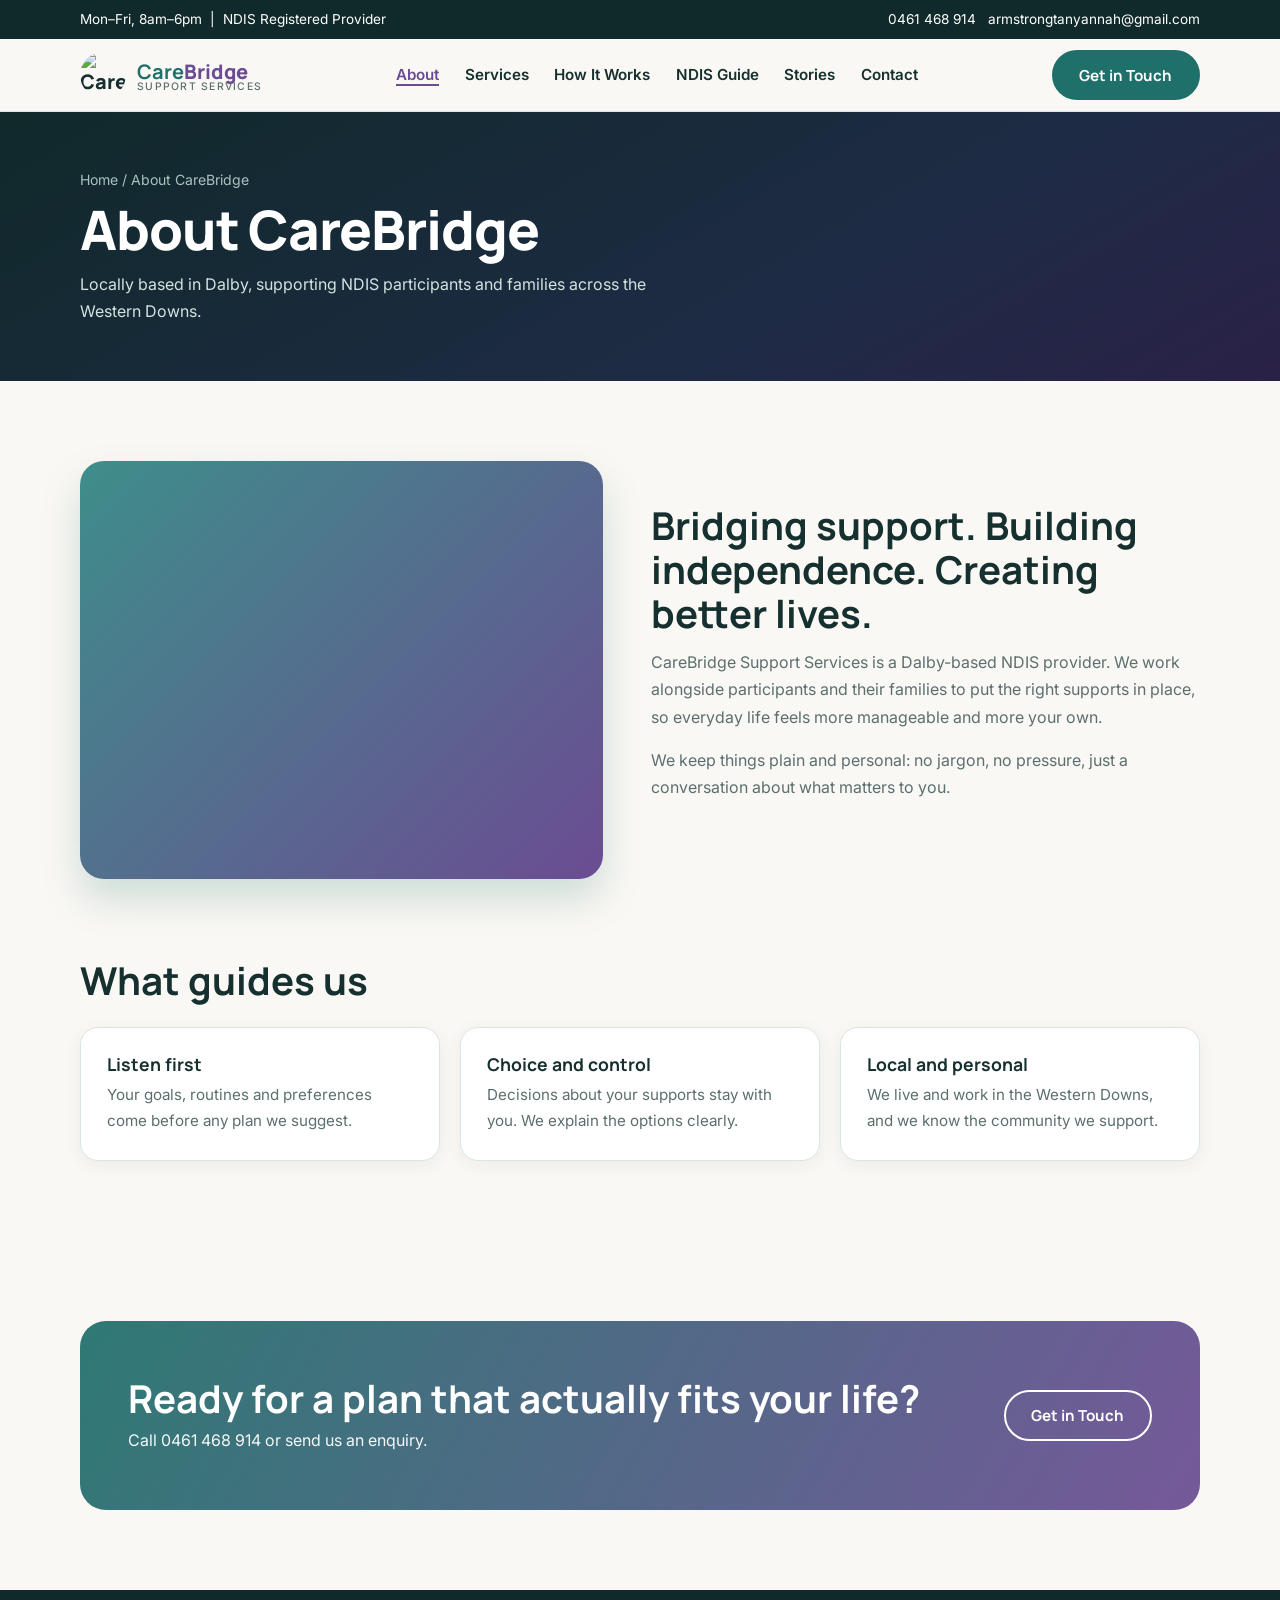
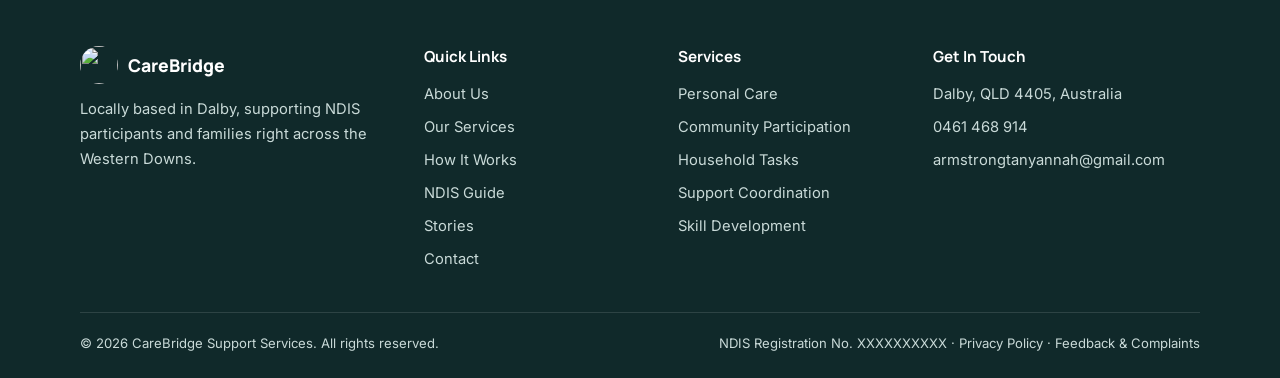
==== about.html @ 011f5492 "Add files via upload" ====
<!DOCTYPE html>
<html lang="en-AU">
<head>
<meta charset="utf-8">
<meta name="viewport" content="width=device-width, initial-scale=1, viewport-fit=cover">
<title>About | CareBridge Support Services</title>
<meta name="description" content="About CareBridge, a Dalby-based NDIS provider supporting the Western Downs.">
<link rel="icon" href="assets/logo.jpg">
<link href="https://fonts.googleapis.com/css2?family=Manrope:wght@500;700;800&family=Inter:wght@400;500;600&display=swap" rel="stylesheet">
<link rel="stylesheet" href="style.css">
</head>
<body>
<div class="top"><div class="w"><span>Mon–Fri, 8am–6pm &nbsp;|&nbsp; NDIS Registered Provider</span><span><a href="tel:0461468914">0461 468 914</a> &nbsp; <a href="mailto:armstrongtanyannah@gmail.com">armstrongtanyannah@gmail.com</a></span></div></div>
<header><div class="w bar hdr">
<a class="brand" href="index.html"><img src="assets/logo.jpg" alt="CareBridge logo"><span><b>Care</b><i>Bridge</i><small>Support Services</small></span></a>
<nav id="nav" aria-label="Main"><ul><li><a href="about.html" aria-current="page">About</a></li><li><a href="services.html">Services</a></li><li><a href="how-it-works.html">How It Works</a></li><li><a href="ndis-guide.html">NDIS Guide</a></li><li><a href="stories.html">Stories</a></li><li><a href="contact.html">Contact</a></li></ul></nav>
<a class="btn" href="contact.html">Get in Touch</a>
<button class="menu" id="mb" aria-expanded="false" aria-controls="nav">Menu</button>
</div></header>
<main id="top"><section class="ph"><div class="w"><div class="crumb"><a href="index.html">Home</a> / About CareBridge</div><h1>About CareBridge</h1><p>Locally based in Dalby, supporting NDIS participants and families across the Western Downs.</p></div></section><section><div class="w abt"><div class="photo" role="img" aria-label="A support worker walking with a person in a wheelchair across a sunlit field"></div><div><h2>Bridging support. Building independence. Creating better lives.</h2><p class="sub" style="margin-bottom:1rem">CareBridge Support Services is a Dalby-based NDIS provider. We work alongside participants and their families to put the right supports in place, so everyday life feels more manageable and more your own.</p><p class="sub">We keep things plain and personal: no jargon, no pressure, just a conversation about what matters to you.</p></div></div></section>
<section style="padding-top:0"><div class="w"><h2>What guides us</h2><div class="grid" style="margin-top:1.5rem"><div class="card"><h3>Listen first</h3><p>Your goals, routines and preferences come before any plan we suggest.</p></div><div class="card"><h3>Choice and control</h3><p>Decisions about your supports stay with you. We explain the options clearly.</p></div><div class="card"><h3>Local and personal</h3><p>We live and work in the Western Downs, and we know the community we support.</p></div></div></div></section><section><div class="w"><div class="cta"><div><h2>Ready for a plan that actually fits your life?</h2><p>Call 0461 468 914 or send us an enquiry.</p></div><a class="btn ghost" href="contact.html">Get in Touch</a></div></div></section></main>
<footer><div class="w">
<div class="fg">
<div><div class="fbrand"><img src="assets/logo.jpg" alt=""><span>CareBridge</span></div><p>Locally based in Dalby, supporting NDIS participants and families right across the Western Downs.</p></div>
<div><h4>Quick Links</h4><ul><li><a href="about.html">About Us</a></li><li><a href="services.html">Our Services</a></li><li><a href="how-it-works.html">How It Works</a></li><li><a href="ndis-guide.html">NDIS Guide</a></li><li><a href="stories.html">Stories</a></li><li><a href="contact.html">Contact</a></li></ul></div>
<div><h4>Services</h4><ul><li><a href="services.html">Personal Care</a></li><li><a href="services.html">Community Participation</a></li><li><a href="services.html">Household Tasks</a></li><li><a href="services.html">Support Coordination</a></li><li><a href="services.html">Skill Development</a></li></ul></div>
<div><h4>Get In Touch</h4><ul><li>Dalby, QLD 4405, Australia</li><li><a href="tel:0461468914">0461 468 914</a></li><li><a href="mailto:armstrongtanyannah@gmail.com">armstrongtanyannah@gmail.com</a></li></ul></div>
</div>
<div class="fb"><span>© 2026 CareBridge Support Services. All rights reserved.</span><span>NDIS Registration No. XXXXXXXXXX &middot; <a href="privacy.html">Privacy Policy</a> &middot; <a href="feedback.html">Feedback &amp; Complaints</a></span></div>
</div></footer>
<script src="script.js"></script>
</body>
</html>
---- style.css ----
:root{--teal:#1F6F6B;--teal2:#3E8E8A;--purple:#6B4C93;--navy:#1E2B45;--deep:#10292A;--bg:#FAF8F4;--tint:#E9F3F1;--surface:#fff;--ink:#16302F;--muted:#5C6F6E;--line:#D9E6E3;--lav:#EEE8F5;--on-deep:#C9DAD8;
box-sizing:border-box;padding-top:env(safe-area-inset-top,0px);padding-bottom:env(safe-area-inset-bottom,0px)}
@media(prefers-color-scheme:dark){:root:not([data-theme=light]){--bg:#0F1B1B;--tint:#142524;--surface:#1A2D2C;--ink:#EAF4F2;--muted:#A7BDBA;--line:#2B4341;--lav:#2B2440;--teal:#6BC1BB;--purple:#B79BE0}}
:root[data-theme=dark]{--bg:#0F1B1B;--tint:#142524;--surface:#1A2D2C;--ink:#EAF4F2;--muted:#A7BDBA;--line:#2B4341;--lav:#2B2440;--teal:#6BC1BB;--purple:#B79BE0}
*,*::before,*::after{box-sizing:border-box;margin:0;padding:0}
html{scroll-behavior:smooth;scroll-padding-top:110px}
body{font:400 1rem/1.7 Inter,system-ui,sans-serif;background:var(--bg);color:var(--ink);overflow-x:hidden}
h1,h2,h3{font-family:Manrope,Inter,sans-serif;line-height:1.15;color:var(--ink)}
a{color:inherit;text-decoration:none}
:focus-visible{outline:3px solid var(--purple);outline-offset:3px;border-radius:6px}
.w{width:min(1120px,100% - 3rem);margin-inline:auto}
section{padding:5rem 0}
.top{background:var(--deep);color:#fff;font-size:.85rem;padding:.5rem 0;padding-top:calc(.5rem + env(safe-area-inset-top,0px))}
.top .w{display:flex;justify-content:space-between;gap:1rem;flex-wrap:wrap}
.top a:hover{text-decoration:underline}
header{position:sticky;top:0;z-index:20;background:var(--bg);border-bottom:1px solid var(--line)}
.bar{display:flex;align-items:center;justify-content:space-between;gap:1rem;min-height:4.5rem}
.brand{display:flex;align-items:center;gap:.7rem;font:800 1.25rem Manrope,sans-serif}
.brand img{width:46px;height:46px;border-radius:50%}
.brand b{color:var(--teal)}.brand i{font-style:normal;color:var(--purple)}
.brand small{display:block;font:500 .65rem Inter;letter-spacing:.12em;color:var(--muted);text-transform:uppercase;margin-top:-.3rem}
nav ul{display:flex;gap:1.6rem;list-style:none;font-weight:600;font-size:.95rem}
nav a:hover{color:var(--purple)}
.btn{display:inline-block;padding:.8rem 1.6rem;border-radius:999px;font:700 .95rem Manrope,sans-serif;background:var(--teal);color:#fff;border:2px solid var(--teal);cursor:pointer}
@media(prefers-color-scheme:dark){:root:not([data-theme=light]) .btn{color:#0F1B1B}}
.btn.ghost{background:transparent;border-color:#fff;color:#fff}
.btn:hover{filter:brightness(1.1)}
.menu{display:none;background:none;border:2px solid var(--ink);color:var(--ink);border-radius:10px;padding:.4rem .7rem;font:700 .95rem Inter}
@media(max-width:860px){.menu{display:block}nav{display:none;position:absolute;left:0;right:0;top:100%;background:var(--bg);border-bottom:1px solid var(--line);padding:1rem 1.5rem}nav.open{display:block}nav ul{flex-direction:column;gap:1rem}.hdr .btn{display:none}}
.hero{background:var(--tint);padding:4.5rem 0}
.hero .w{display:grid;grid-template-columns:1.1fr 1fr;gap:3rem;align-items:center}
@media(max-width:860px){.hero .w{grid-template-columns:1fr}}
.kicker{display:flex;align-items:center;gap:.6rem;color:var(--teal);font-weight:700;font-size:.78rem;letter-spacing:.12em;text-transform:uppercase;margin-bottom:1rem}
.kicker::before{content:"";width:1.6rem;height:2px;background:currentColor}
h1{font-size:clamp(2.2rem,5vw,3.4rem);font-weight:500;letter-spacing:-.02em}
h1 em{color:var(--purple);font-weight:500}
.lead{color:var(--muted);font-size:1.1rem;max-width:46ch;margin:1.2rem 0 1.8rem}
.row{display:flex;gap:.8rem;flex-wrap:wrap}
.hero .ghost{color:var(--ink);border-color:var(--ink)}
.logo-card{justify-self:center;width:min(380px,100%);aspect-ratio:1;border-radius:28px;padding:5px;background:linear-gradient(135deg,var(--teal2),var(--purple));box-shadow:0 20px 40px rgba(31,111,107,.2)}
.logo-card img{width:100%;height:100%;border-radius:24px;object-fit:cover;display:block}
h2{font-size:clamp(1.7rem,3.5vw,2.4rem);font-weight:700;margin-bottom:.8rem}
.sub{color:var(--muted);max-width:60ch;margin-bottom:2.2rem}
.grid{display:grid;gap:1.25rem;grid-template-columns:repeat(auto-fit,minmax(250px,1fr))}
.card{background:var(--surface);border-radius:18px;padding:1.6rem;box-shadow:0 4px 18px rgba(16,41,42,.06);border:1px solid var(--line)}
.card h3{font-size:1.1rem;margin-bottom:.5rem}
.card p{color:var(--muted);font-size:.95rem}
.ico{font-size:1.6rem;margin-bottom:.8rem}
.pill{display:inline-block;background:var(--lav);color:var(--purple);font:700 .68rem Inter;letter-spacing:.1em;padding:.3rem .8rem;border-radius:999px;margin-bottom:1rem}
.steps{counter-reset:s;display:grid;gap:1.25rem;grid-template-columns:repeat(auto-fit,minmax(240px,1fr))}
.step{counter-increment:s;padding-left:3.4rem;position:relative}
.step::before{content:counter(s);position:absolute;left:0;top:0;width:2.5rem;height:2.5rem;border-radius:50%;background:var(--lav);color:var(--purple);font:800 1.1rem Manrope;display:grid;place-items:center}
.step h3{font-size:1.1rem;margin-bottom:.3rem}.step p{color:var(--muted);font-size:.95rem}
.guide{background:var(--tint)}
.note{margin-top:1.25rem;display:flex;gap:.9rem;align-items:flex-start;background:var(--surface);border-radius:16px;padding:1.2rem 1.5rem;color:var(--muted);font-size:.95rem;border:1px solid var(--line)}
.note b{color:var(--ink)}
.cta{background:linear-gradient(120deg,#3E8E8A,#6B4C93);color:#fff;border-radius:26px;padding:3rem;display:flex;justify-content:space-between;align-items:center;gap:1.5rem;flex-wrap:wrap}
.cta h2{color:#fff;margin:0 0 .4rem}.cta p{opacity:.95}
.cform{display:grid;gap:1rem;grid-template-columns:1fr 1fr;max-width:760px}
.cform .full{grid-column:1/-1}
@media(max-width:620px){.cform{grid-template-columns:1fr}.cta{padding:2rem 1.5rem}}
label{display:block;font-weight:600;font-size:.9rem;margin-bottom:.3rem}
input,select,textarea{width:100%;font:inherit;color:var(--ink);background:var(--surface);border:1.5px solid var(--line);border-radius:12px;padding:.7rem .9rem}
.err{color:#B3261E;font-size:.85rem;font-weight:600;min-height:1.1em}
@media(prefers-color-scheme:dark){:root:not([data-theme=light]) .err{color:#FF8F86}}
.hp{position:absolute;left:-9999px}
#ok{display:none;margin-top:1rem;background:var(--lav);padding:1rem 1.3rem;border-radius:14px;font-weight:600;max-width:760px}
footer{background:var(--deep);color:var(--on-deep);padding:3.5rem 0 1.5rem;font-size:.92rem}
.fg{display:grid;gap:2rem;grid-template-columns:1.4fr 1fr 1fr 1.2fr}
@media(max-width:860px){.fg{grid-template-columns:1fr 1fr}}@media(max-width:520px){.fg{grid-template-columns:1fr}}
footer h4{color:#fff;font:700 .95rem Manrope;margin-bottom:.9rem}
footer ul{list-style:none}footer li{margin-bottom:.5rem}
footer a:hover{color:#fff;text-decoration:underline}
.fb{display:flex;justify-content:space-between;gap:1rem;flex-wrap:wrap;border-top:1px solid rgba(255,255,255,.12);margin-top:2rem;padding-top:1.2rem;font-size:.82rem}
.fbrand{display:flex;align-items:center;gap:.6rem;color:#fff;font:800 1.1rem Manrope;margin-bottom:.8rem}
.fbrand img{width:38px;height:38px;border-radius:50%}
@media(prefers-reduced-motion:reduce){html{scroll-behavior:auto}}
.fcard{background:var(--surface);border:1px solid var(--line);border-radius:22px;padding:2rem;box-shadow:0 20px 40px rgba(31,111,107,.15)}
.fcard h3{font-size:1.4rem;margin-bottom:.4rem}.fcard>p{color:var(--muted);font-size:.93rem;margin-bottom:1.2rem}
.fcard .cform{gap:.8rem}.fcard #ok{margin-top:1rem}
.abt{display:grid;grid-template-columns:1.1fr 1fr;gap:3rem;align-items:center}
.illus svg{width:100%;height:auto;display:block}
@media(max-width:860px){.abt{grid-template-columns:1fr}}
@media(max-width:520px){.fcard{padding:1.5rem 1.2rem}}
:root{--photo:url(assets/photo.jpg)}
.hero{background:linear-gradient(150deg,#10292A 0%,#1E2B45 60%,#2A2147 100%);position:relative;overflow:hidden;padding:4.5rem 0}
.hero::before{content:"";position:absolute;top:-140px;right:-100px;width:460px;height:460px;border-radius:50%;background:radial-gradient(circle,rgba(62,142,138,.35),transparent 70%)}
.hero .w{position:relative;z-index:1;grid-template-columns:1.05fr .95fr;align-items:center}
.hero h1{color:#fff;font-weight:800}.hero h1 em{color:#C9B3EE;font-weight:800}
.hero .lead{color:#D3E3E1}.hero .kicker{color:#7FD0CA}
.hero .ghost{color:#fff;border-color:rgba(255,255,255,.5)}
.hero .btn:not(.ghost){background:#fff;color:#10292A;border-color:#fff}
.stats{display:flex;flex-wrap:wrap;margin-top:2.2rem}
.stat{padding-right:1.6rem;margin-right:1.6rem;border-right:1px solid rgba(255,255,255,.2)}
.stat:last-child{border:0;margin:0;padding:0}
.stat b{display:block;color:#fff;font:800 1.1rem Manrope,sans-serif}.stat span{color:#A9C2BF;font-size:.8rem}
.fcard{padding:2rem;border-radius:18px;box-shadow:0 30px 60px rgba(0,0,0,.4)}
.fcard input,.fcard select,.fcard textarea{margin-bottom:.35rem;border-radius:10px}
.fcard .err{margin-bottom:.15rem}.fnote{text-align:center;font-size:.78rem;margin-top:.8rem!important;margin-bottom:0!important}
.abt{grid-template-columns:1fr 1.05fr}
.photo{aspect-ratio:5/4;border-radius:24px;border:5px solid transparent;background:var(--photo) center/cover padding-box,linear-gradient(135deg,var(--teal2),var(--purple)) border-box;box-shadow:0 20px 40px rgba(31,111,107,.2)}
.chips{display:flex;flex-wrap:wrap;gap:.6rem}.chip{background:var(--lav);color:var(--purple);font-weight:600;font-size:.88rem;padding:.4rem .9rem;border-radius:999px}
#services .grid{grid-template-columns:repeat(auto-fit,minmax(200px,1fr))}
.ico{width:48px;height:48px;border-radius:12px;background:var(--lav);color:var(--purple);display:grid;place-items:center;margin-bottom:1rem}.ico .i{width:24px;height:24px}
.cta{background:linear-gradient(120deg,rgba(31,111,107,.93),rgba(107,76,147,.93)),var(--photo) center/cover;padding:3.5rem 3rem}
@media(max-width:860px){.hero .w,.abt{grid-template-columns:1fr}.stat{padding-right:1rem;margin-right:1rem}}
[hidden]{display:none!important}
.ph{background:linear-gradient(150deg,#10292A,#1E2B45 65%,#2A2147);color:#fff;padding:3.5rem 0}
.ph h1{color:#fff;font-weight:800;margin:.4rem 0 .6rem}.ph p{color:#D3E3E1;max-width:60ch}
.crumb{font-size:.88rem;color:#A9C2BF}.crumb a:hover{color:#fff;text-decoration:underline}
.grid2{display:grid;gap:1.25rem;grid-template-columns:repeat(auto-fit,minmax(300px,1fr))}
.cgrid{display:grid;gap:2rem;grid-template-columns:1fr 1fr;align-items:start}.stack{display:grid;gap:1rem}
@media(max-width:860px){.cgrid{grid-template-columns:1fr}}
.cgrid .fcard{box-shadow:0 10px 30px rgba(16,41,42,.12)}
.card a{color:var(--teal);font-weight:600}.card a:hover{text-decoration:underline}
.ok{display:none;margin-top:1rem;background:var(--lav);padding:1rem 1.3rem;border-radius:14px;font-weight:600}
.list{margin:.6rem 0 0 1.2rem;color:var(--muted)}.list li{margin-bottom:.4rem}
.doc{max-width:760px}.doc h2{font-size:1.3rem;margin:1.8rem 0 .5rem}.doc p{color:var(--muted)}.doc a{color:var(--teal);font-weight:600}
.banner{background:var(--lav);color:var(--purple);font-weight:600;padding:.8rem 1.1rem;border-radius:12px}
nav a[aria-current]{color:var(--purple);box-shadow:0 2px 0 var(--purple)}
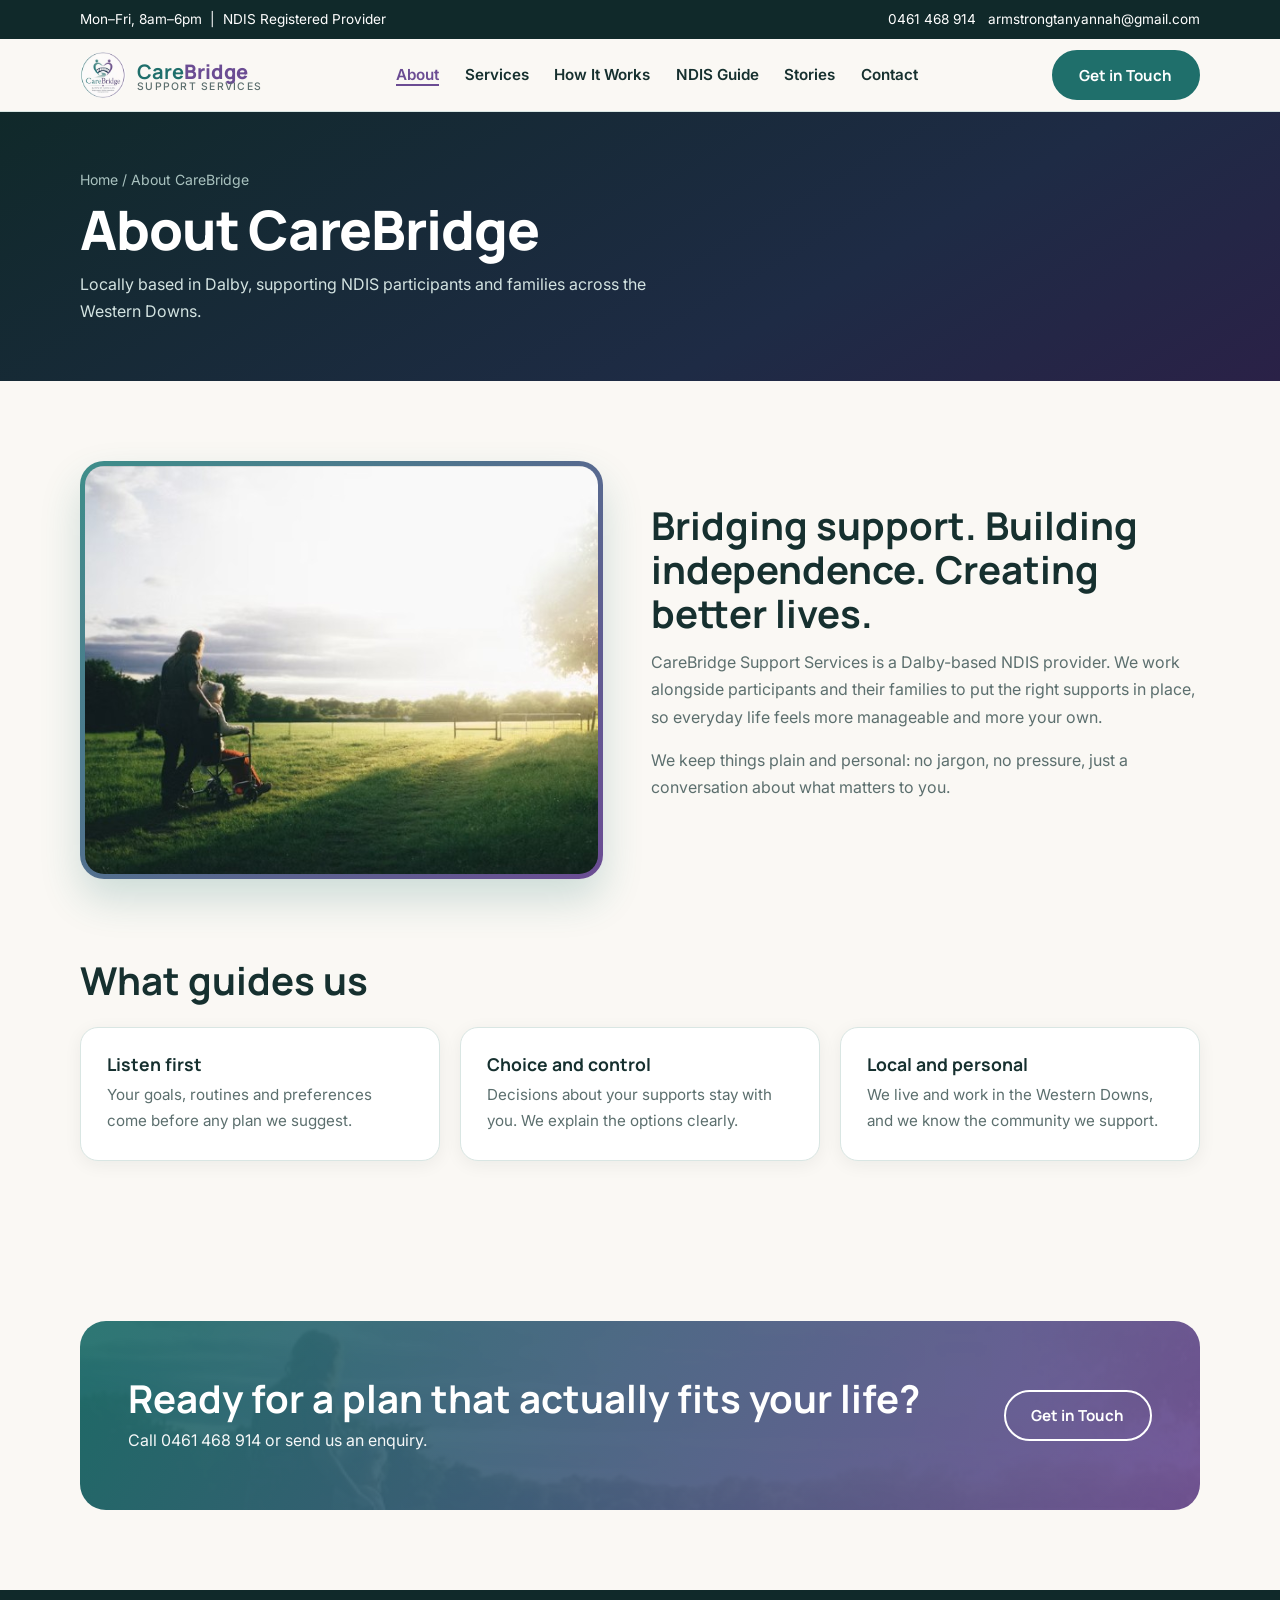
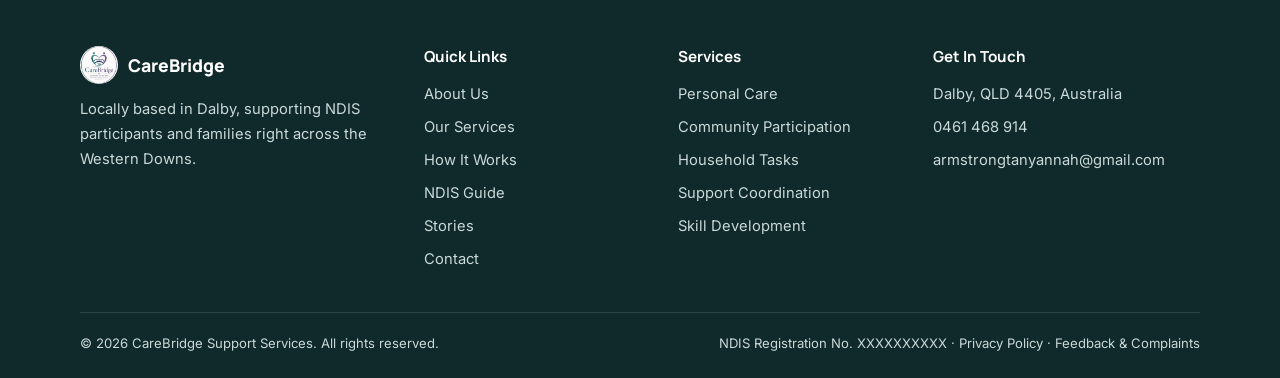
==== commit 565b5301: "Add files via upload" ====
--- a/about.html
+++ b/about.html
@@ -5,14 +5,136 @@
 <meta name="viewport" content="width=device-width, initial-scale=1, viewport-fit=cover">
 <title>About | CareBridge Support Services</title>
 <meta name="description" content="About CareBridge, a Dalby-based NDIS provider supporting the Western Downs.">
-<link rel="icon" href="assets/logo.jpg">
+<link rel="icon" href="[data-uri]">
 <link href="https://fonts.googleapis.com/css2?family=Manrope:wght@500;700;800&family=Inter:wght@400;500;600&display=swap" rel="stylesheet">
-<link rel="stylesheet" href="style.css">
+<style>
+
+:root{--teal:#1F6F6B;--teal2:#3E8E8A;--purple:#6B4C93;--navy:#1E2B45;--deep:#10292A;--bg:#FAF8F4;--tint:#E9F3F1;--surface:#fff;--ink:#16302F;--muted:#5C6F6E;--line:#D9E6E3;--lav:#EEE8F5;--on-deep:#C9DAD8;
+box-sizing:border-box;padding-top:env(safe-area-inset-top,0px);padding-bottom:env(safe-area-inset-bottom,0px)}
+@media(prefers-color-scheme:dark){:root:not([data-theme=light]){--bg:#0F1B1B;--tint:#142524;--surface:#1A2D2C;--ink:#EAF4F2;--muted:#A7BDBA;--line:#2B4341;--lav:#2B2440;--teal:#6BC1BB;--purple:#B79BE0}}
+:root[data-theme=dark]{--bg:#0F1B1B;--tint:#142524;--surface:#1A2D2C;--ink:#EAF4F2;--muted:#A7BDBA;--line:#2B4341;--lav:#2B2440;--teal:#6BC1BB;--purple:#B79BE0}
+*,*::before,*::after{box-sizing:border-box;margin:0;padding:0}
+html{scroll-behavior:smooth;scroll-padding-top:110px}
+body{font:400 1rem/1.7 Inter,system-ui,sans-serif;background:var(--bg);color:var(--ink);overflow-x:hidden}
+h1,h2,h3{font-family:Manrope,Inter,sans-serif;line-height:1.15;color:var(--ink)}
+a{color:inherit;text-decoration:none}
+:focus-visible{outline:3px solid var(--purple);outline-offset:3px;border-radius:6px}
+.w{width:min(1120px,100% - 3rem);margin-inline:auto}
+section{padding:5rem 0}
+.top{background:var(--deep);color:#fff;font-size:.85rem;padding:.5rem 0;padding-top:calc(.5rem + env(safe-area-inset-top,0px))}
+.top .w{display:flex;justify-content:space-between;gap:1rem;flex-wrap:wrap}
+.top a:hover{text-decoration:underline}
+header{position:sticky;top:0;z-index:20;background:var(--bg);border-bottom:1px solid var(--line)}
+.bar{display:flex;align-items:center;justify-content:space-between;gap:1rem;min-height:4.5rem}
+.brand{display:flex;align-items:center;gap:.7rem;font:800 1.25rem Manrope,sans-serif}
+.brand img{width:46px;height:46px;border-radius:50%}
+.brand b{color:var(--teal)}.brand i{font-style:normal;color:var(--purple)}
+.brand small{display:block;font:500 .65rem Inter;letter-spacing:.12em;color:var(--muted);text-transform:uppercase;margin-top:-.3rem}
+nav ul{display:flex;gap:1.6rem;list-style:none;font-weight:600;font-size:.95rem}
+nav a:hover{color:var(--purple)}
+.btn{display:inline-block;padding:.8rem 1.6rem;border-radius:999px;font:700 .95rem Manrope,sans-serif;background:var(--teal);color:#fff;border:2px solid var(--teal);cursor:pointer}
+@media(prefers-color-scheme:dark){:root:not([data-theme=light]) .btn{color:#0F1B1B}}
+.btn.ghost{background:transparent;border-color:#fff;color:#fff}
+.btn:hover{filter:brightness(1.1)}
+.menu{display:none;background:none;border:2px solid var(--ink);color:var(--ink);border-radius:10px;padding:.4rem .7rem;font:700 .95rem Inter}
+@media(max-width:860px){.menu{display:block}nav{display:none;position:absolute;left:0;right:0;top:100%;background:var(--bg);border-bottom:1px solid var(--line);padding:1rem 1.5rem}nav.open{display:block}nav ul{flex-direction:column;gap:1rem}.hdr .btn{display:none}}
+.hero{background:var(--tint);padding:4.5rem 0}
+.hero .w{display:grid;grid-template-columns:1.1fr 1fr;gap:3rem;align-items:center}
+@media(max-width:860px){.hero .w{grid-template-columns:1fr}}
+.kicker{display:flex;align-items:center;gap:.6rem;color:var(--teal);font-weight:700;font-size:.78rem;letter-spacing:.12em;text-transform:uppercase;margin-bottom:1rem}
+.kicker::before{content:"";width:1.6rem;height:2px;background:currentColor}
+h1{font-size:clamp(2.2rem,5vw,3.4rem);font-weight:500;letter-spacing:-.02em}
+h1 em{color:var(--purple);font-weight:500}
+.lead{color:var(--muted);font-size:1.1rem;max-width:46ch;margin:1.2rem 0 1.8rem}
+.row{display:flex;gap:.8rem;flex-wrap:wrap}
+.hero .ghost{color:var(--ink);border-color:var(--ink)}
+.logo-card{justify-self:center;width:min(380px,100%);aspect-ratio:1;border-radius:28px;padding:5px;background:linear-gradient(135deg,var(--teal2),var(--purple));box-shadow:0 20px 40px rgba(31,111,107,.2)}
+.logo-card img{width:100%;height:100%;border-radius:24px;object-fit:cover;display:block}
+h2{font-size:clamp(1.7rem,3.5vw,2.4rem);font-weight:700;margin-bottom:.8rem}
+.sub{color:var(--muted);max-width:60ch;margin-bottom:2.2rem}
+.grid{display:grid;gap:1.25rem;grid-template-columns:repeat(auto-fit,minmax(250px,1fr))}
+.card{background:var(--surface);border-radius:18px;padding:1.6rem;box-shadow:0 4px 18px rgba(16,41,42,.06);border:1px solid var(--line)}
+.card h3{font-size:1.1rem;margin-bottom:.5rem}
+.card p{color:var(--muted);font-size:.95rem}
+.ico{font-size:1.6rem;margin-bottom:.8rem}
+.pill{display:inline-block;background:var(--lav);color:var(--purple);font:700 .68rem Inter;letter-spacing:.1em;padding:.3rem .8rem;border-radius:999px;margin-bottom:1rem}
+.steps{counter-reset:s;display:grid;gap:1.25rem;grid-template-columns:repeat(auto-fit,minmax(240px,1fr))}
+.step{counter-increment:s;padding-left:3.4rem;position:relative}
+.step::before{content:counter(s);position:absolute;left:0;top:0;width:2.5rem;height:2.5rem;border-radius:50%;background:var(--lav);color:var(--purple);font:800 1.1rem Manrope;display:grid;place-items:center}
+.step h3{font-size:1.1rem;margin-bottom:.3rem}.step p{color:var(--muted);font-size:.95rem}
+.guide{background:var(--tint)}
+.note{margin-top:1.25rem;display:flex;gap:.9rem;align-items:flex-start;background:var(--surface);border-radius:16px;padding:1.2rem 1.5rem;color:var(--muted);font-size:.95rem;border:1px solid var(--line)}
+.note b{color:var(--ink)}
+.cta{background:linear-gradient(120deg,#3E8E8A,#6B4C93);color:#fff;border-radius:26px;padding:3rem;display:flex;justify-content:space-between;align-items:center;gap:1.5rem;flex-wrap:wrap}
+.cta h2{color:#fff;margin:0 0 .4rem}.cta p{opacity:.95}
+.cform{display:grid;gap:1rem;grid-template-columns:1fr 1fr;max-width:760px}
+.cform .full{grid-column:1/-1}
+@media(max-width:620px){.cform{grid-template-columns:1fr}.cta{padding:2rem 1.5rem}}
+label{display:block;font-weight:600;font-size:.9rem;margin-bottom:.3rem}
+input,select,textarea{width:100%;font:inherit;color:var(--ink);background:var(--surface);border:1.5px solid var(--line);border-radius:12px;padding:.7rem .9rem}
+.err{color:#B3261E;font-size:.85rem;font-weight:600;min-height:1.1em}
+@media(prefers-color-scheme:dark){:root:not([data-theme=light]) .err{color:#FF8F86}}
+.hp{position:absolute;left:-9999px}
+#ok{display:none;margin-top:1rem;background:var(--lav);padding:1rem 1.3rem;border-radius:14px;font-weight:600;max-width:760px}
+footer{background:var(--deep);color:var(--on-deep);padding:3.5rem 0 1.5rem;font-size:.92rem}
+.fg{display:grid;gap:2rem;grid-template-columns:1.4fr 1fr 1fr 1.2fr}
+@media(max-width:860px){.fg{grid-template-columns:1fr 1fr}}@media(max-width:520px){.fg{grid-template-columns:1fr}}
+footer h4{color:#fff;font:700 .95rem Manrope;margin-bottom:.9rem}
+footer ul{list-style:none}footer li{margin-bottom:.5rem}
+footer a:hover{color:#fff;text-decoration:underline}
+.fb{display:flex;justify-content:space-between;gap:1rem;flex-wrap:wrap;border-top:1px solid rgba(255,255,255,.12);margin-top:2rem;padding-top:1.2rem;font-size:.82rem}
+.fbrand{display:flex;align-items:center;gap:.6rem;color:#fff;font:800 1.1rem Manrope;margin-bottom:.8rem}
+.fbrand img{width:38px;height:38px;border-radius:50%}
+@media(prefers-reduced-motion:reduce){html{scroll-behavior:auto}}
+.fcard{background:var(--surface);border:1px solid var(--line);border-radius:22px;padding:2rem;box-shadow:0 20px 40px rgba(31,111,107,.15)}
+.fcard h3{font-size:1.4rem;margin-bottom:.4rem}.fcard>p{color:var(--muted);font-size:.93rem;margin-bottom:1.2rem}
+.fcard .cform{gap:.8rem}.fcard #ok{margin-top:1rem}
+.abt{display:grid;grid-template-columns:1.1fr 1fr;gap:3rem;align-items:center}
+.illus svg{width:100%;height:auto;display:block}
+@media(max-width:860px){.abt{grid-template-columns:1fr}}
+@media(max-width:520px){.fcard{padding:1.5rem 1.2rem}}
+:root{--photo:url([data-uri])}
+.hero{background:linear-gradient(150deg,#10292A 0%,#1E2B45 60%,#2A2147 100%);position:relative;overflow:hidden;padding:4.5rem 0}
+.hero::before{content:"";position:absolute;top:-140px;right:-100px;width:460px;height:460px;border-radius:50%;background:radial-gradient(circle,rgba(62,142,138,.35),transparent 70%)}
+.hero .w{position:relative;z-index:1;grid-template-columns:1.05fr .95fr;align-items:center}
+.hero h1{color:#fff;font-weight:800}.hero h1 em{color:#C9B3EE;font-weight:800}
+.hero .lead{color:#D3E3E1}.hero .kicker{color:#7FD0CA}
+.hero .ghost{color:#fff;border-color:rgba(255,255,255,.5)}
+.hero .btn:not(.ghost){background:#fff;color:#10292A;border-color:#fff}
+.stats{display:flex;flex-wrap:wrap;margin-top:2.2rem}
+.stat{padding-right:1.6rem;margin-right:1.6rem;border-right:1px solid rgba(255,255,255,.2)}
+.stat:last-child{border:0;margin:0;padding:0}
+.stat b{display:block;color:#fff;font:800 1.1rem Manrope,sans-serif}.stat span{color:#A9C2BF;font-size:.8rem}
+.fcard{padding:2rem;border-radius:18px;box-shadow:0 30px 60px rgba(0,0,0,.4)}
+.fcard input,.fcard select,.fcard textarea{margin-bottom:.35rem;border-radius:10px}
+.fcard .err{margin-bottom:.15rem}.fnote{text-align:center;font-size:.78rem;margin-top:.8rem!important;margin-bottom:0!important}
+.abt{grid-template-columns:1fr 1.05fr}
+.photo{aspect-ratio:5/4;border-radius:24px;border:5px solid transparent;background:var(--photo) center/cover padding-box,linear-gradient(135deg,var(--teal2),var(--purple)) border-box;box-shadow:0 20px 40px rgba(31,111,107,.2)}
+.chips{display:flex;flex-wrap:wrap;gap:.6rem}.chip{background:var(--lav);color:var(--purple);font-weight:600;font-size:.88rem;padding:.4rem .9rem;border-radius:999px}
+#services .grid{grid-template-columns:repeat(auto-fit,minmax(200px,1fr))}
+.ico{width:48px;height:48px;border-radius:12px;background:var(--lav);color:var(--purple);display:grid;place-items:center;margin-bottom:1rem}.ico .i{width:24px;height:24px}
+.cta{background:linear-gradient(120deg,rgba(31,111,107,.93),rgba(107,76,147,.93)),var(--photo) center/cover;padding:3.5rem 3rem}
+@media(max-width:860px){.hero .w,.abt{grid-template-columns:1fr}.stat{padding-right:1rem;margin-right:1rem}}
+[hidden]{display:none!important}
+.ph{background:linear-gradient(150deg,#10292A,#1E2B45 65%,#2A2147);color:#fff;padding:3.5rem 0}
+.ph h1{color:#fff;font-weight:800;margin:.4rem 0 .6rem}.ph p{color:#D3E3E1;max-width:60ch}
+.crumb{font-size:.88rem;color:#A9C2BF}.crumb a:hover{color:#fff;text-decoration:underline}
+.grid2{display:grid;gap:1.25rem;grid-template-columns:repeat(auto-fit,minmax(300px,1fr))}
+.cgrid{display:grid;gap:2rem;grid-template-columns:1fr 1fr;align-items:start}.stack{display:grid;gap:1rem}
+@media(max-width:860px){.cgrid{grid-template-columns:1fr}}
+.cgrid .fcard{box-shadow:0 10px 30px rgba(16,41,42,.12)}
+.card a{color:var(--teal);font-weight:600}.card a:hover{text-decoration:underline}
+.ok{display:none;margin-top:1rem;background:var(--lav);padding:1rem 1.3rem;border-radius:14px;font-weight:600}
+.list{margin:.6rem 0 0 1.2rem;color:var(--muted)}.list li{margin-bottom:.4rem}
+.doc{max-width:760px}.doc h2{font-size:1.3rem;margin:1.8rem 0 .5rem}.doc p{color:var(--muted)}.doc a{color:var(--teal);font-weight:600}
+.banner{background:var(--lav);color:var(--purple);font-weight:600;padding:.8rem 1.1rem;border-radius:12px}
+nav a[aria-current]{color:var(--purple);box-shadow:0 2px 0 var(--purple)}
+</style>
 </head>
 <body>
 <div class="top"><div class="w"><span>Mon–Fri, 8am–6pm &nbsp;|&nbsp; NDIS Registered Provider</span><span><a href="tel:0461468914">0461 468 914</a> &nbsp; <a href="mailto:armstrongtanyannah@gmail.com">armstrongtanyannah@gmail.com</a></span></div></div>
 <header><div class="w bar hdr">
-<a class="brand" href="index.html"><img src="assets/logo.jpg" alt="CareBridge logo"><span><b>Care</b><i>Bridge</i><small>Support Services</small></span></a>
+<a class="brand" href="index.html"><img src="[data-uri]" alt="CareBridge logo"><span><b>Care</b><i>Bridge</i><small>Support Services</small></span></a>
 <nav id="nav" aria-label="Main"><ul><li><a href="about.html" aria-current="page">About</a></li><li><a href="services.html">Services</a></li><li><a href="how-it-works.html">How It Works</a></li><li><a href="ndis-guide.html">NDIS Guide</a></li><li><a href="stories.html">Stories</a></li><li><a href="contact.html">Contact</a></li></ul></nav>
 <a class="btn" href="contact.html">Get in Touch</a>
 <button class="menu" id="mb" aria-expanded="false" aria-controls="nav">Menu</button>
@@ -21,13 +143,33 @@
 <section style="padding-top:0"><div class="w"><h2>What guides us</h2><div class="grid" style="margin-top:1.5rem"><div class="card"><h3>Listen first</h3><p>Your goals, routines and preferences come before any plan we suggest.</p></div><div class="card"><h3>Choice and control</h3><p>Decisions about your supports stay with you. We explain the options clearly.</p></div><div class="card"><h3>Local and personal</h3><p>We live and work in the Western Downs, and we know the community we support.</p></div></div></div></section><section><div class="w"><div class="cta"><div><h2>Ready for a plan that actually fits your life?</h2><p>Call 0461 468 914 or send us an enquiry.</p></div><a class="btn ghost" href="contact.html">Get in Touch</a></div></div></section></main>
 <footer><div class="w">
 <div class="fg">
-<div><div class="fbrand"><img src="assets/logo.jpg" alt=""><span>CareBridge</span></div><p>Locally based in Dalby, supporting NDIS participants and families right across the Western Downs.</p></div>
+<div><div class="fbrand"><img src="[data-uri]" alt=""><span>CareBridge</span></div><p>Locally based in Dalby, supporting NDIS participants and families right across the Western Downs.</p></div>
 <div><h4>Quick Links</h4><ul><li><a href="about.html">About Us</a></li><li><a href="services.html">Our Services</a></li><li><a href="how-it-works.html">How It Works</a></li><li><a href="ndis-guide.html">NDIS Guide</a></li><li><a href="stories.html">Stories</a></li><li><a href="contact.html">Contact</a></li></ul></div>
 <div><h4>Services</h4><ul><li><a href="services.html">Personal Care</a></li><li><a href="services.html">Community Participation</a></li><li><a href="services.html">Household Tasks</a></li><li><a href="services.html">Support Coordination</a></li><li><a href="services.html">Skill Development</a></li></ul></div>
 <div><h4>Get In Touch</h4><ul><li>Dalby, QLD 4405, Australia</li><li><a href="tel:0461468914">0461 468 914</a></li><li><a href="mailto:armstrongtanyannah@gmail.com">armstrongtanyannah@gmail.com</a></li></ul></div>
 </div>
 <div class="fb"><span>© 2026 CareBridge Support Services. All rights reserved.</span><span>NDIS Registration No. XXXXXXXXXX &middot; <a href="privacy.html">Privacy Policy</a> &middot; <a href="feedback.html">Feedback &amp; Complaints</a></span></div>
 </div></footer>
-<script src="script.js"></script>
+<script>
+
+(function(){
+var nav=document.getElementById('nav'),mb=document.getElementById('mb');
+mb.onclick=function(){var o=nav.classList.toggle('open');mb.setAttribute('aria-expanded',o)};
+function closeNav(){nav.classList.remove('open');mb.setAttribute('aria-expanded',false)}
+nav.onclick=function(e){if(e.target.tagName==='A')closeNav()};
+document.querySelectorAll('form.enq').forEach(function(f){
+var v=function(n){return f.elements[n].value.trim()};
+function err(n,m){f.querySelector('[data-e='+n+']').textContent=m;return !m}
+f.addEventListener('submit',function(e){e.preventDefault();if(v('hp'))return;
+var n=v('n'),p=v('p'),em=v('e'),ok=true;
+ok=err('n',n.length>1?'':'Enter your name.')&&ok;
+ok=err('p',/^[+\d][\d\s()-]{7,}$/.test(p)?'':'Enter a phone number we can reach you on.')&&ok;
+ok=err('e',!em||/^\S+@\S+\.\S+$/.test(em)?'':'Enter a valid email address.')&&ok;
+if(!ok)return;
+var b='Name: '+n+'\nPhone: '+p+(em?'\nEmail: '+em:'')+'\nSupport needed: '+v('t')+'\n\n'+v('m');
+f.parentNode.querySelector('.ok').style.display='block';
+location.href='mailto:armstrongtanyannah@gmail.com?subject='+encodeURIComponent('Website enquiry from '+n)+'&body='+encodeURIComponent(b)})});
+})();
+</script>
 </body>
 </html>
